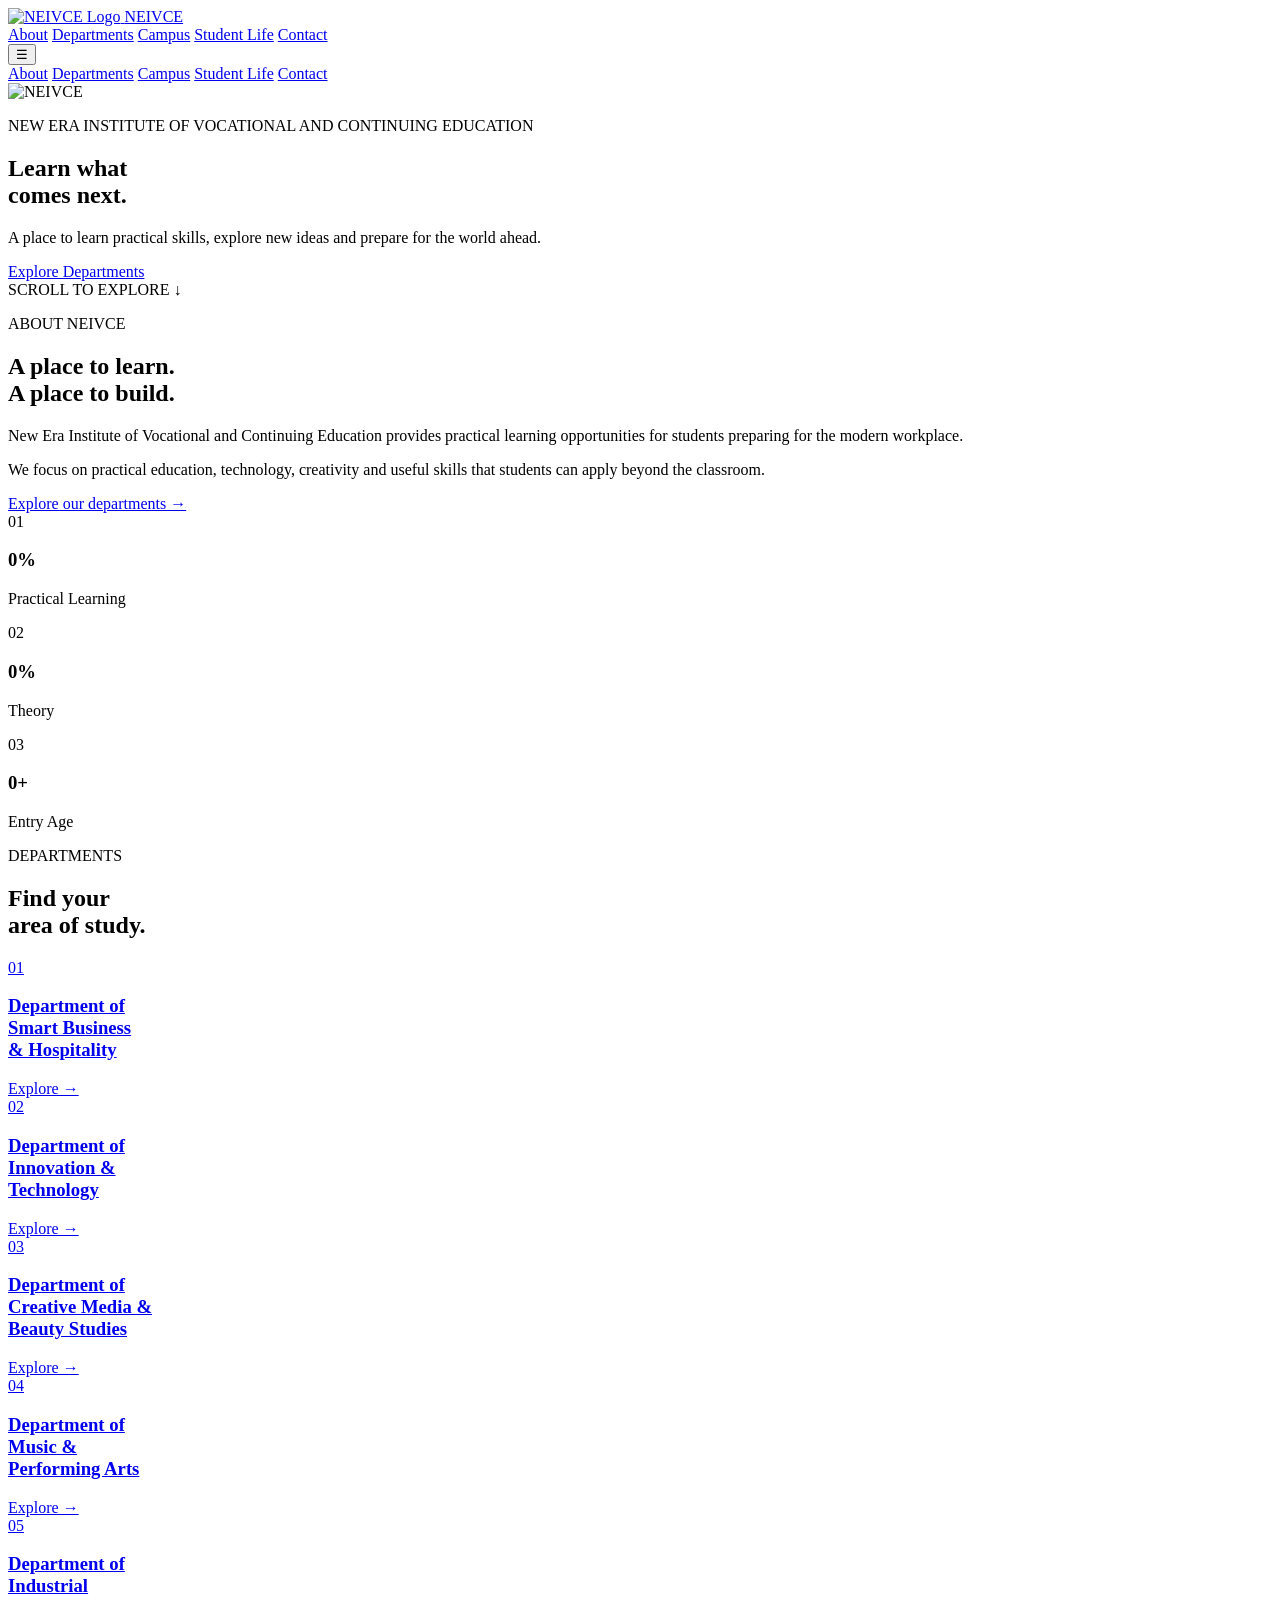
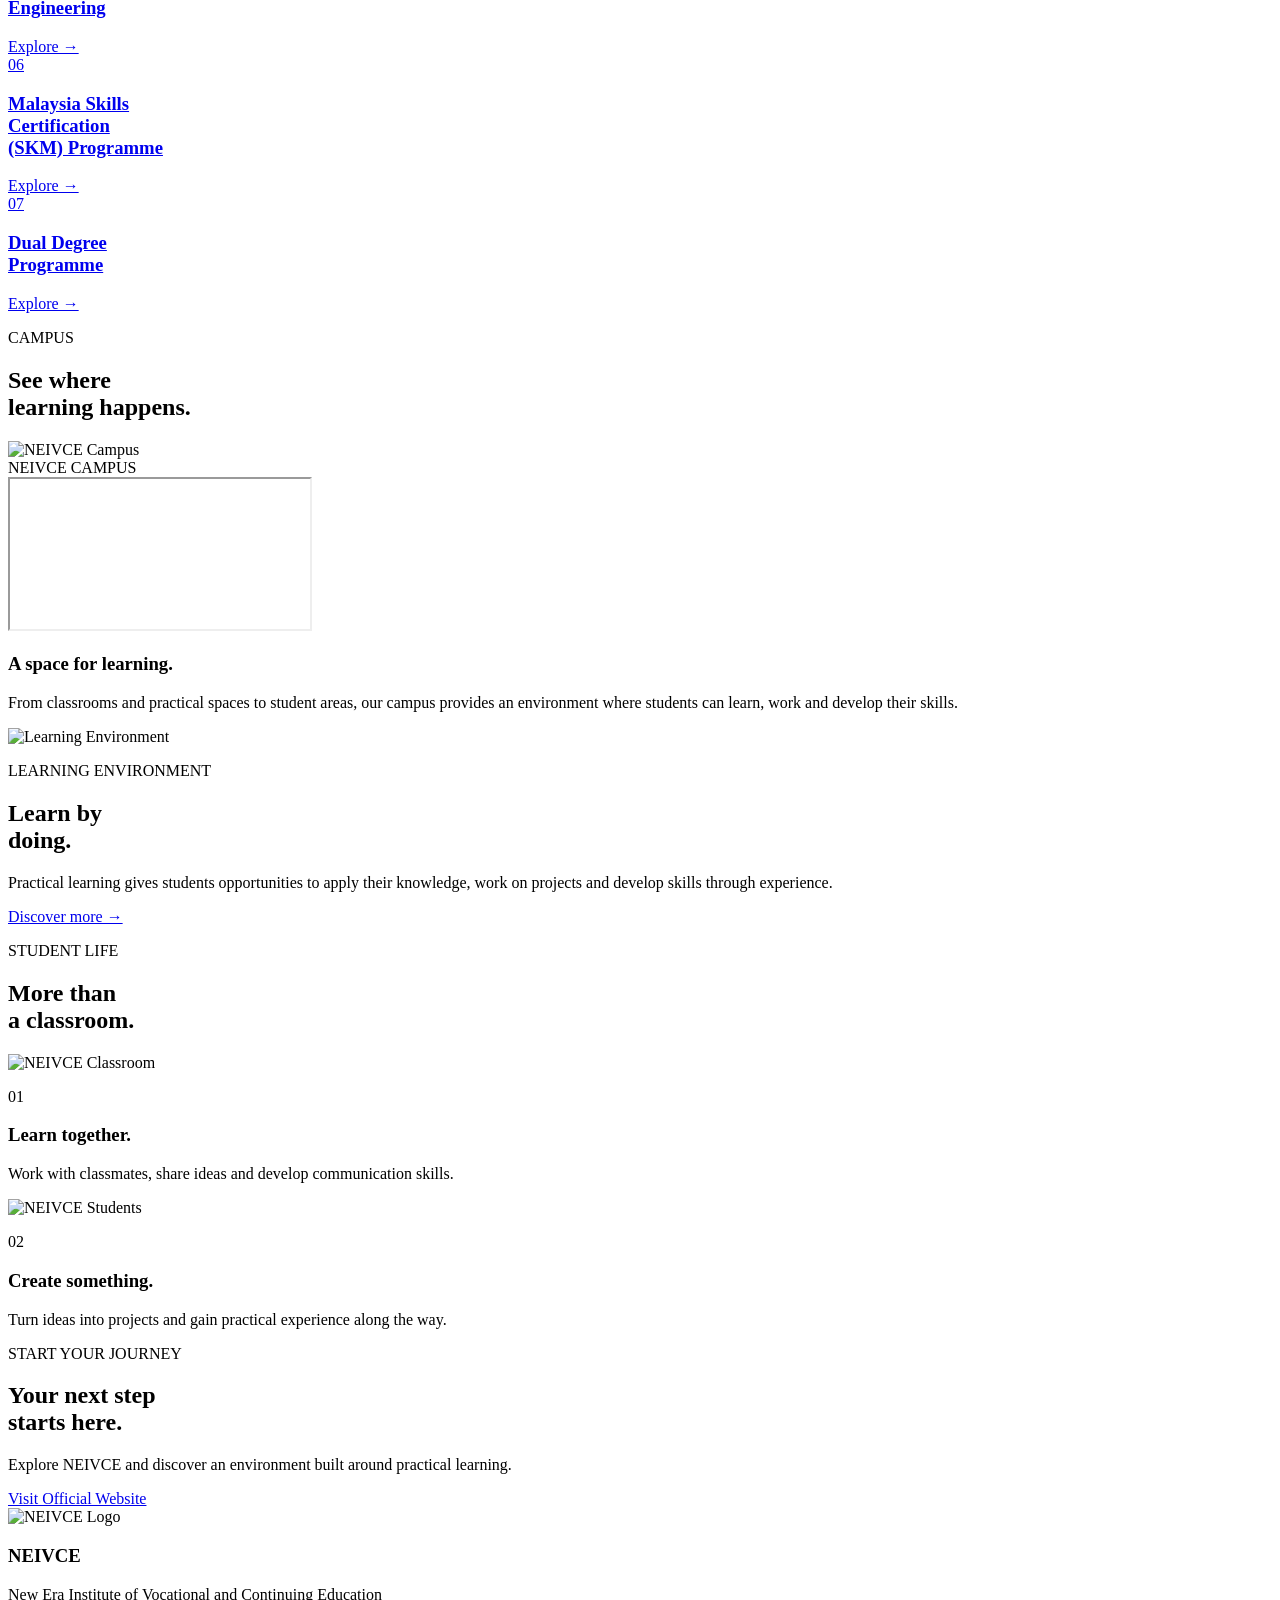
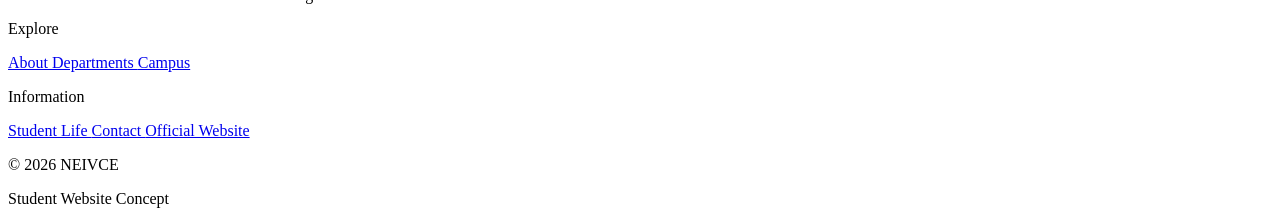
==== index.html @ 1efc1afb "Add files via upload" ====
<!DOCTYPE html>
<html lang="en">

<head>
    <meta charset="UTF-8">
    <meta name="viewport" content="width=device-width, initial-scale=1.0">

    <title>NEIVCE | New Era Institute</title>
    <link rel="icon" type="image/png" href="../asm 2 html Chia Jia Zheng/images/icon.png">
    <link rel="stylesheet" href="../asm 2 html Chia Jia Zheng/style/style.css">
</head>

<body>

    <header class="navbar">

        <div class="nav-container">

            <a href="index.html" class="logo">
                <img src="../asm 2 html Chia Jia Zheng/images/icon.png" alt="NEIVCE Logo">
                <span>NEIVCE</span>
            </a>


            <nav class="desktop-nav">

                <a href="#about">About</a>

                <a href="#departments">Departments</a>

                <a href="#campus">Campus</a>

                <a href="#student-life">Student Life</a>

                <a href="#contact">Contact</a>

            </nav>


            <button class="menu-button" id="menuButton">
                ☰
            </button>

        </div>

    </header>

    <div class="mobile-menu" id="mobileMenu">

        <a href="#about">About</a>

        <a href="#departments">Departments</a>

        <a href="#campus">Campus</a>

        <a href="#student-life">Student Life</a>

        <a href="#contact">Contact</a>

    </div>

    <main>

        <section class="hero" id="home">

            <div class="hero-content">

                <img
                    src="../asm 2 html Chia Jia Zheng/images/icon.png"
                    alt="NEIVCE"
                    class="hero-logo"
                >

                <p class="hero-label">
                    NEW ERA INSTITUTE OF VOCATIONAL
                    AND CONTINUING EDUCATION
                </p>

                <h1>
                    Learn what<br>
                    comes next.
                </h1>

                <p class="hero-description">
                    A place to learn practical skills,
                    explore new ideas and prepare for
                    the world ahead.
                </p>

                <a href="#departments" class="button">
                    Explore Departments
                </a>

            </div>


            <div class="scroll-text">
                SCROLL TO EXPLORE ↓
            </div>

        </section>

        <section class="about section" id="about">

            <div class="section-heading">

                <p class="section-label">
                    ABOUT NEIVCE
                </p>

                <h2>
                    A place to learn.<br>
                    A place to build.
                </h2>

            </div>


            <div class="about-grid">

                <div class="about-intro">

                    <p>
                        New Era Institute of Vocational and
                        Continuing Education provides practical
                        learning opportunities for students
                        preparing for the modern workplace.
                    </p>

                </div>


                <div class="about-description">

                    <p>
                        We focus on practical education,
                        technology, creativity and useful
                        skills that students can apply beyond
                        the classroom.
                    </p>

                    <a href="#departments" class="text-link">
                        Explore our departments →
                    </a>

                </div>
                                    
                    <div class="stats">

                        <div class="stat">

                            <span>01</span>

                            <h3 class="counter" data-target="80">0%</h3>

                            <p>
                                Practical Learning
                            </p>

                        </div>


                        <div class="stat">

                            <span>02</span>

                            <h3 class="counter" data-target="20">0%</h3>

                            <p>
                                Theory
                            </p>

                        </div>


                        <div class="stat">

                            <span>03</span>

                            <h3 class="counter" data-target="16">0+</h3>

                            <p>
                                Entry Age
                            </p>

                        </div>

                    </div>
                </div>
        </section>



        <!-- =========================
             DEPARTMENTS
        ========================== -->

        <section class="departments section" id="departments">

            <div class="section-heading">

                <p class="section-label">
                    DEPARTMENTS
                </p>

                <h2>
                    Find your<br>
                    area of study.
                </h2>

            </div>


            <div class="department-list">


                <!-- Department 01 -->

                <a
                    href="../asm 2 html Chia Jia Zheng/html - departments/smart-business.html"
                    class="department-card"
                >

                    <div class="department-number">
                        01
                    </div>

                    <div class="department-content">

                        <h3>
                            Department of<br>
                            Smart Business<br>
                            & Hospitality
                        </h3>

                        <span>
                            Explore →
                        </span>

                    </div>

                </a>



                <!-- Department 02 -->

                <a
                    href="html - departments/innovation-technology.html"
                    class="department-card"
                >

                    <div class="department-number">
                        02
                    </div>

                    <div class="department-content">

                        <h3>
                            Department of<br>
                            Innovation &<br>
                            Technology
                        </h3>

                        <span>
                            Explore →
                        </span>

                    </div>

                </a>



                <!-- Department 03 -->

                <a
                    href="html - departments/creative-media-beauty.html"
                    class="department-card"
                >

                    <div class="department-number">
                        03
                    </div>

                    <div class="department-content">

                        <h3>
                            Department of<br>
                            Creative Media &<br>
                            Beauty Studies
                        </h3>

                        <span>
                            Explore →
                        </span>

                    </div>

                </a>



                <!-- Department 04 -->

                <a
                    href="../asm 2 html Chia Jia Zheng/htlm - departments 2/music.html"
                    class="department-card"
                >

                    <div class="department-number">
                        04
                    </div>

                    <div class="department-content">

                        <h3>
                            Department of<br>
                            Music &<br>
                            Performing Arts
                        </h3>

                        <span>
                            Explore →
                        </span>

                    </div>

                </a>



                <!-- Department 05 -->

                <a
                    href="../asm 2 html Chia Jia Zheng/htlm - departments 2/industrial-engineering.html"
                    class="department-card"
                >

                    <div class="department-number">
                        05
                    </div>

                    <div class="department-content">

                        <h3>
                            Department of<br>
                            Industrial<br>
                            Engineering
                        </h3>

                        <span>
                            Explore →
                        </span>

                    </div>

                </a>



                <!-- Department 06 -->

                <a
                    href="../asm 2 html Chia Jia Zheng/htlm - departments 2/skm.html"
                    class="department-card"
                >

                    <div class="department-number">
                        06
                    </div>

                    <div class="department-content">

                        <h3>
                            Malaysia Skills<br>
                            Certification<br>
                            (SKM) Programme
                        </h3>

                        <span>
                            Explore →
                        </span>

                    </div>

                </a>



                <!-- Department 07 -->

                <a
                    href="../asm 2 html Chia Jia Zheng/dual-degree.html"
                    class="department-card"
                >

                    <div class="department-number">
                        07
                    </div>

                    <div class="department-content">

                        <h3>
                            Dual Degree<br>
                            Programme
                        </h3>

                        <span>
                            Explore →
                        </span>

                    </div>

                </a>


            </div>

        </section>



        <!-- =========================
             CAMPUS
        ========================== -->

        <section class="campus section" id="campus">

            <div class="section-heading">

                <p class="section-label">
                    CAMPUS
                </p>

                <h2>
                    See where<br>
                    learning happens.
                </h2>

            </div>


            <div class="campus-image">

                <img
                    src="../asm 2 html Chia Jia Zheng/images/neivce-01.jpeg"
                    alt="NEIVCE Campus"
                >

                <div class="image-caption">
                    NEIVCE CAMPUS
                </div>

            </div>
                <div class="campus-map">

        <iframe
            src="https://www.google.com/maps/embed?pb=!1m18!1m12!1m3!1d3984.4328670399254!2d101.78974727497048!3d2.9772894969988197!2m3!1f0!2f0!3f0!3m2!1i1024!2i768!4f13.1!3m3!1m2!1s0x31cdcb8b8d2adf13%3A0xc20c0ed01b1bf4a5!2sNew%20Era%20Institute%20of%20Vocational%20%26%20Continuing%20Education!5e0!3m2!1sen!2smy!4v1791439879493!5m2!1sen!2smy"
            loading="lazy"
            allowfullscreen
            referrerpolicy="no-referrer-when-downgrade">
        </iframe>

</div>

            <div class="campus-info">

                <div>

                    <h3>
                        A space for learning.
                    </h3>

                </div>


                <div>

                    <p>
                        From classrooms and practical spaces
                        to student areas, our campus provides
                        an environment where students can
                        learn, work and develop their skills.
                    </p>

                </div>

            </div>

        </section>



        <!-- =========================
             LEARNING ENVIRONMENT
        ========================== -->

        <section class="learning">

            <div class="learning-image">

                <img
                    src="../asm 2 html Chia Jia Zheng/images/neivce-01.jpeg"
                    alt="Learning Environment"
                >

            </div>


            <div class="learning-content">

                <p class="section-label">
                    LEARNING ENVIRONMENT
                </p>

                <h2>
                    Learn by<br>
                    doing.
                </h2>

                <p>
                    Practical learning gives students
                    opportunities to apply their knowledge,
                    work on projects and develop skills
                    through experience.
                </p>

                <a href="#departments" class="text-link">
                    Discover more →
                </a>

            </div>

        </section>



        <!-- =========================
             STUDENT LIFE
        ========================== -->

        <section class="student-life section" id="student-life">

            <div class="section-heading">

                <p class="section-label">
                    STUDENT LIFE
                </p>

                <h2>
                    More than<br>
                    a classroom.
                </h2>

            </div>


            <div class="student-grid">


                <article class="student-card">

                    <div class="student-image">

                        <img
                            src="../asm 2 html Chia Jia Zheng/images/neivce 3.jpg"
                            alt="NEIVCE Classroom"
                        >

                    </div>

                    <div class="student-card-content">

                        <p class="card-number">
                            01
                        </p>

                        <h3>
                            Learn together.
                        </h3>

                        <p>
                            Work with classmates,
                            share ideas and develop
                            communication skills.
                        </p>

                    </div>

                </article>



                <article class="student-card">

                    <div class="student-image">

                        <img
                            src="../asm 2 html Chia Jia Zheng/images/neivce 2.jpg"
                            alt="NEIVCE Students"
                        >

                    </div>

                    <div class="student-card-content">

                        <p class="card-number">
                            02
                        </p>

                        <h3>
                            Create something.
                        </h3>

                        <p>
                            Turn ideas into projects
                            and gain practical experience
                            along the way.
                        </p>

                    </div>

                </article>


            </div>

        </section>



        <!-- =========================
             CONTACT
        ========================== -->

        <section class="contact" id="contact">

            <div class="contact-content">

                <p class="section-label">
                    START YOUR JOURNEY
                </p>

                <h2>
                    Your next step<br>
                    starts here.
                </h2>

                <p>
                    Explore NEIVCE and discover
                    an environment built around
                    practical learning.
                </p>

                <a
                    href="https://www.neivce.edu.my/"
                    target="_blank"
                    class="button dark-button"
                >
                    Visit Official Website
                </a>

            </div>

        </section>

    </main>



    <!-- =========================
         FOOTER
    ========================== -->

    <footer>

        <div class="footer-main">

            <div class="footer-brand">

                <img
                    src="../asm 2 html Chia Jia Zheng/images/icon.png"
                    alt="NEIVCE Logo"
                >

                <h3>
                    NEIVCE
                </h3>

                <p>
                    New Era Institute of Vocational
                    and Continuing Education
                </p>

            </div>


            <div class="footer-links">

                <div>

                    <p class="footer-title">
                        Explore
                    </p>

                    <a href="#about">
                        About
                    </a>

                    <a href="#departments">
                        Departments
                    </a>

                    <a href="#campus">
                        Campus
                    </a>

                </div>


                <div>

                    <p class="footer-title">
                        Information
                    </p>

                    <a href="#student-life">
                        Student Life
                    </a>

                    <a href="#contact">
                        Contact
                    </a>

                    <a
                        href="https://www.neivce.edu.my/"
                        target="_blank"
                    >
                        Official Website
                    </a>

                </div>

            </div>

        </div>


        <div class="footer-bottom">

            <p>
                © 2026 NEIVCE
            </p>

            <p>
                Student Website Concept
            </p>

        </div>

    </footer>

    <script src="../asm 2 html Chia Jia Zheng/style/style.js"></script>

</body>

</html>
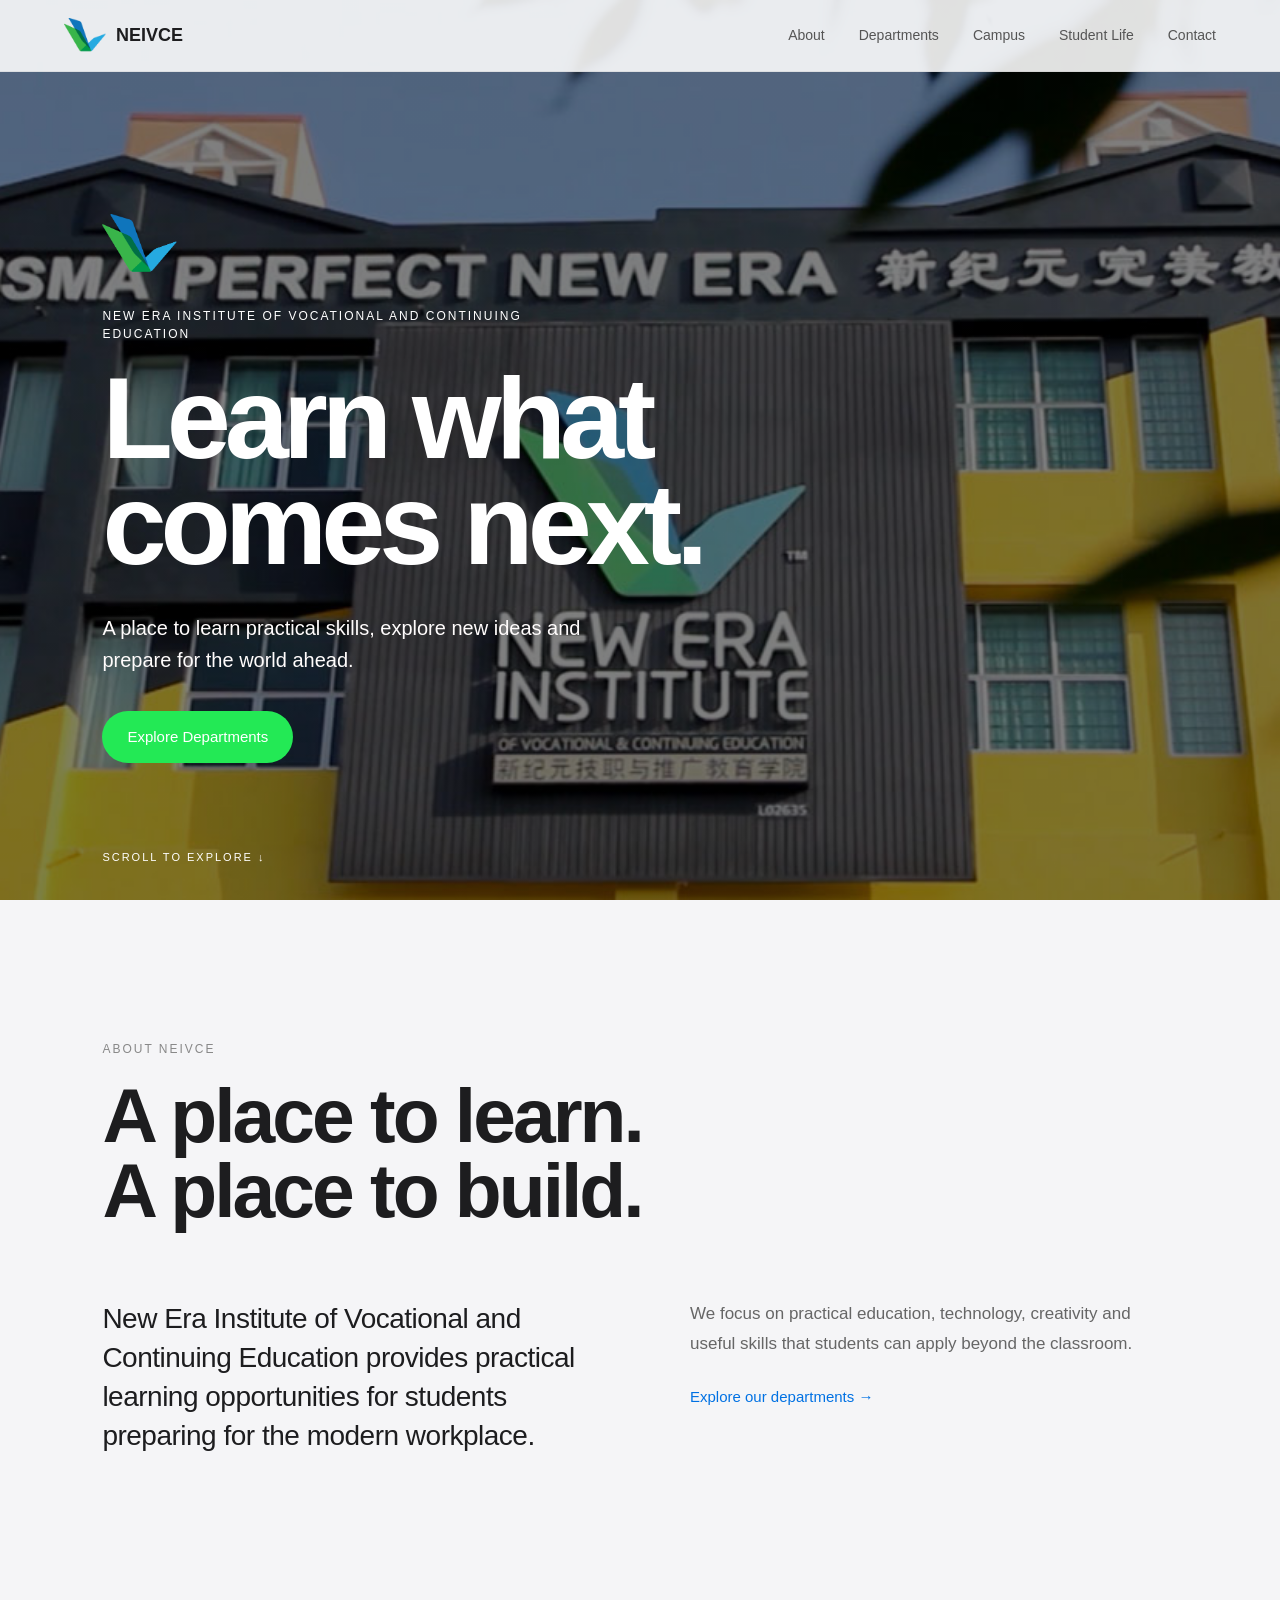
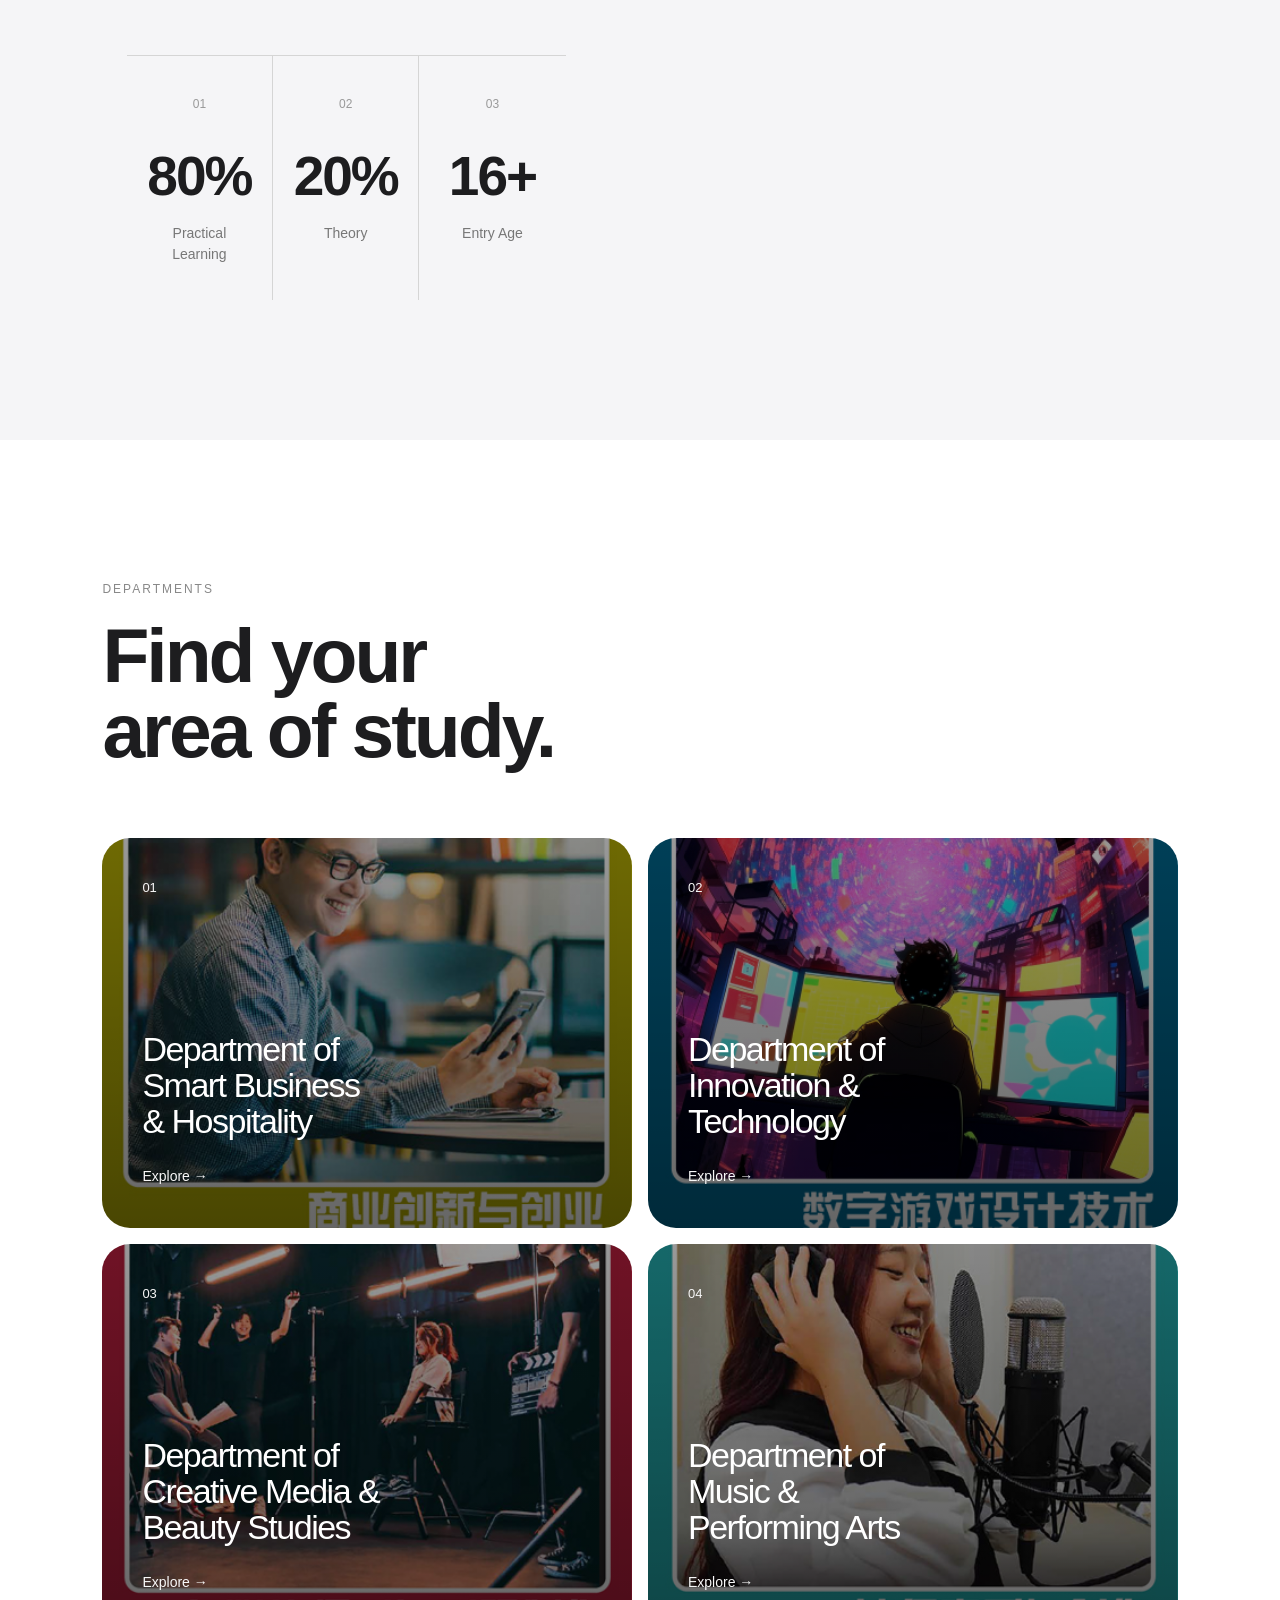
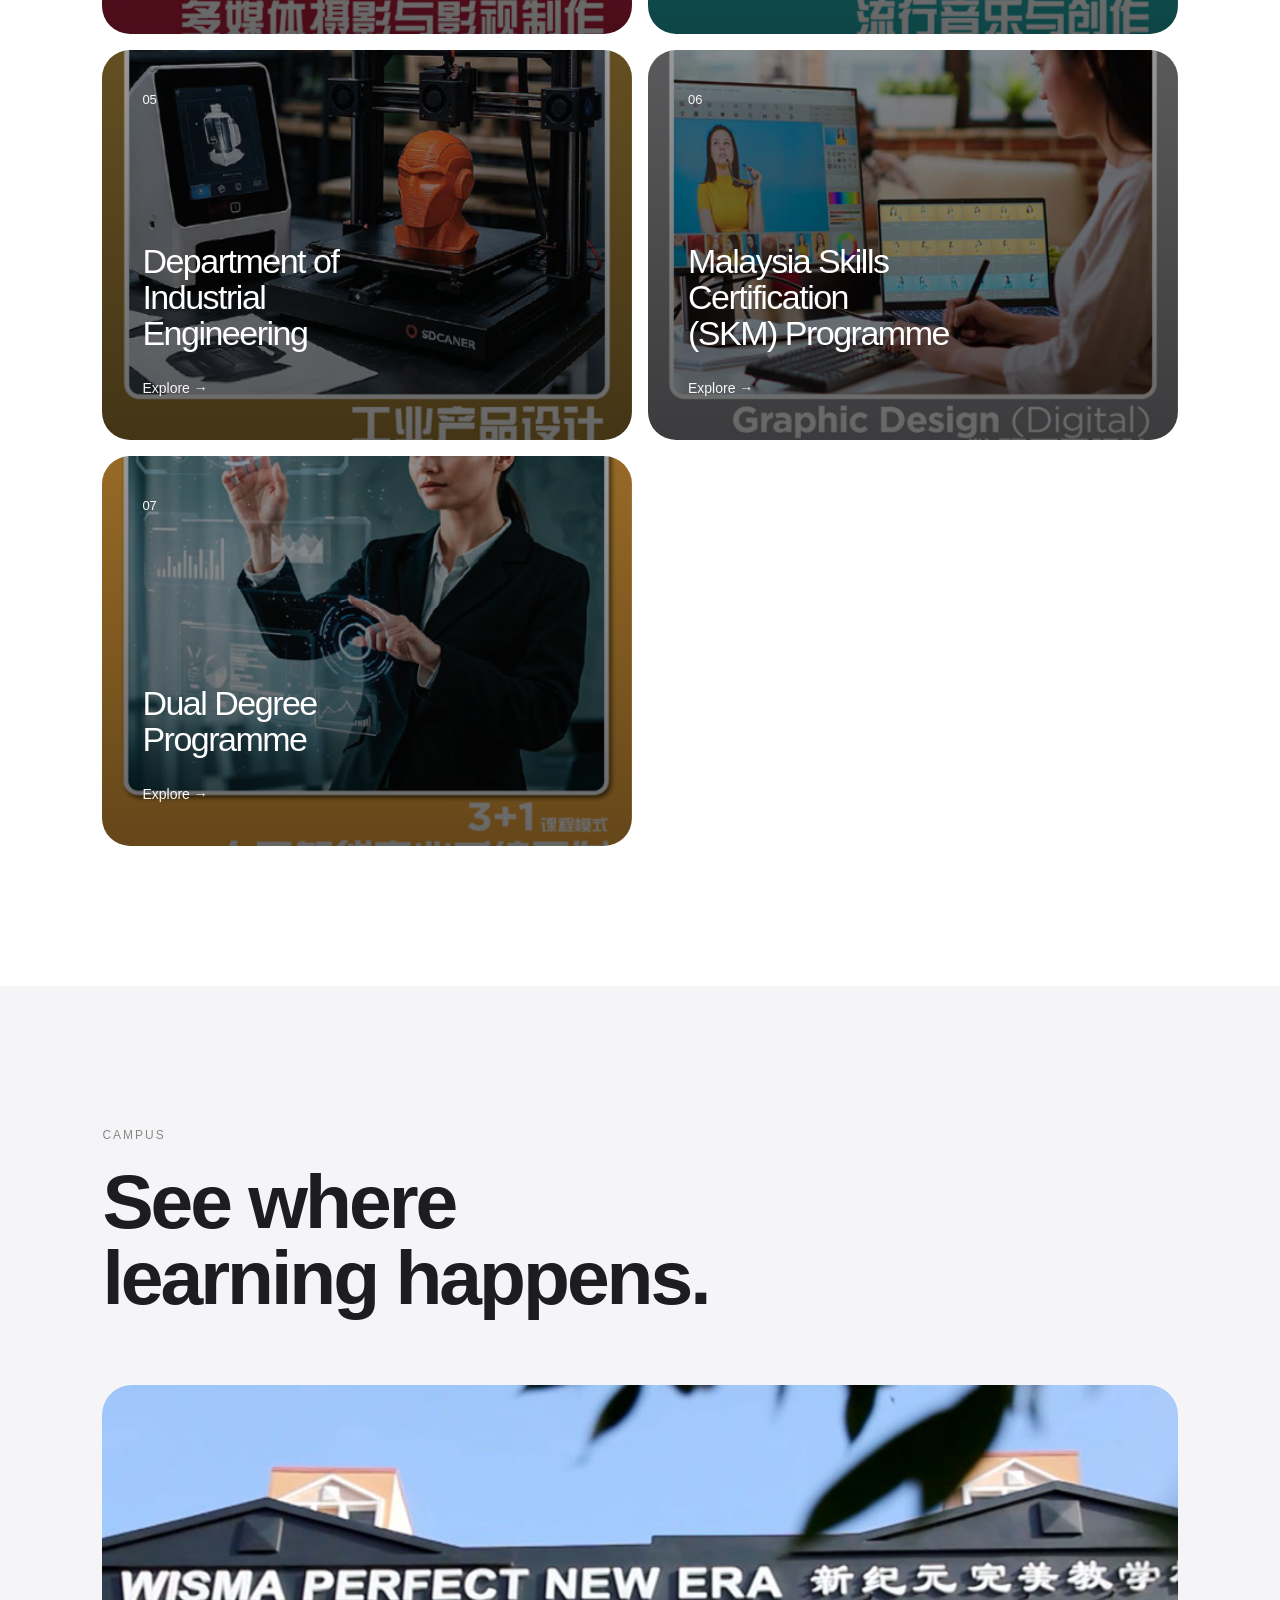
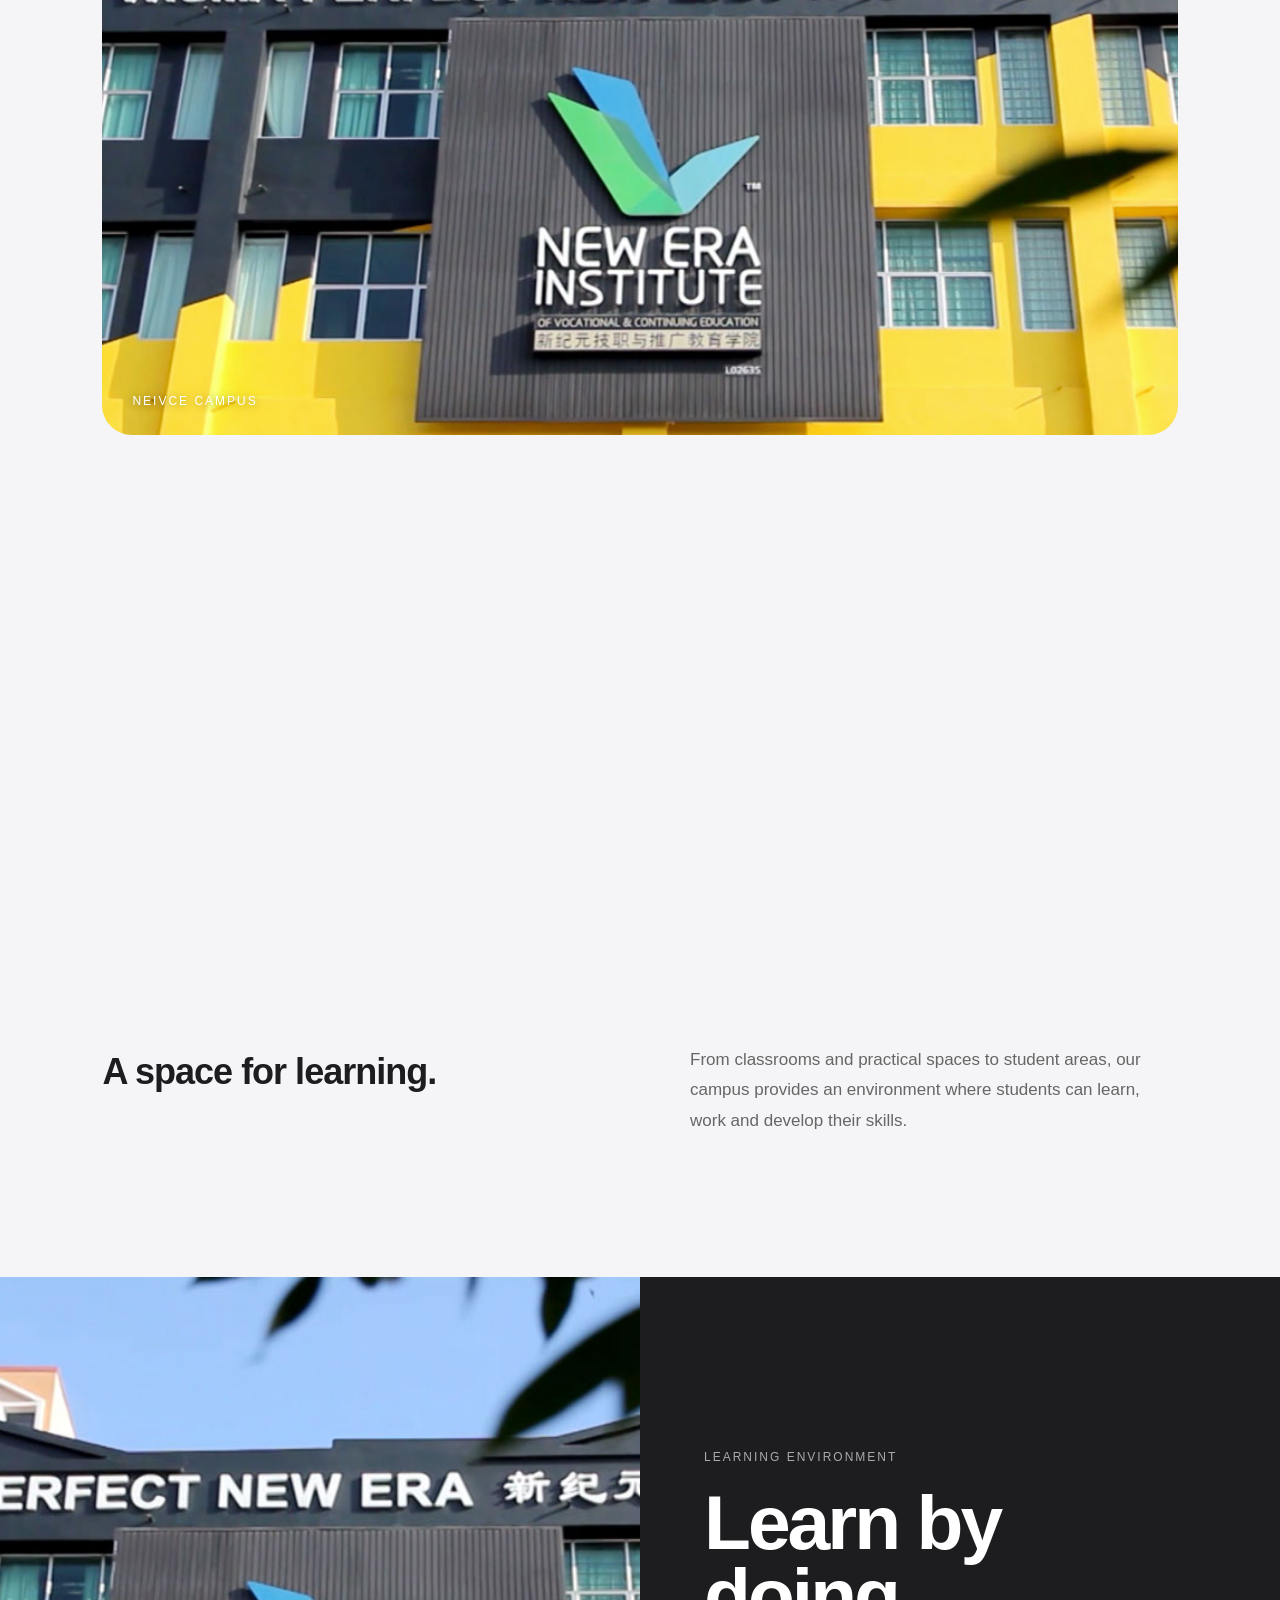
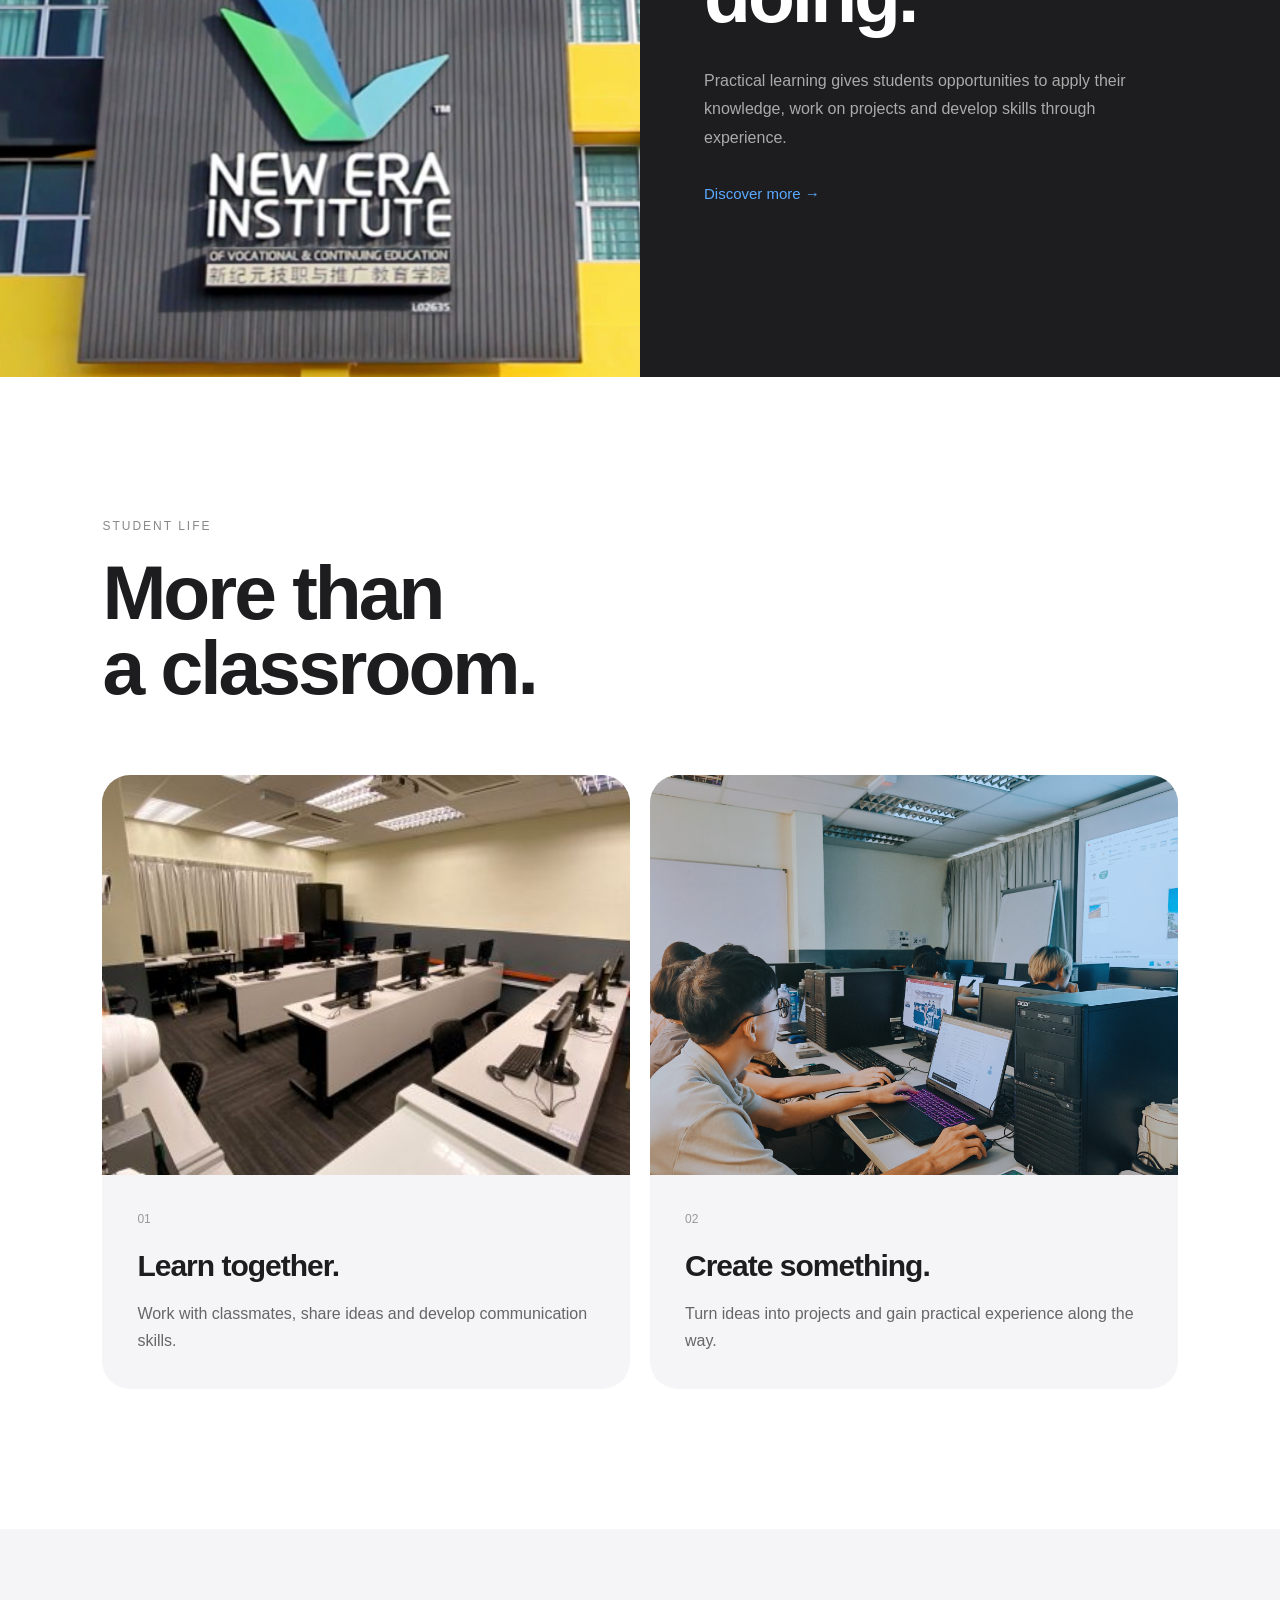
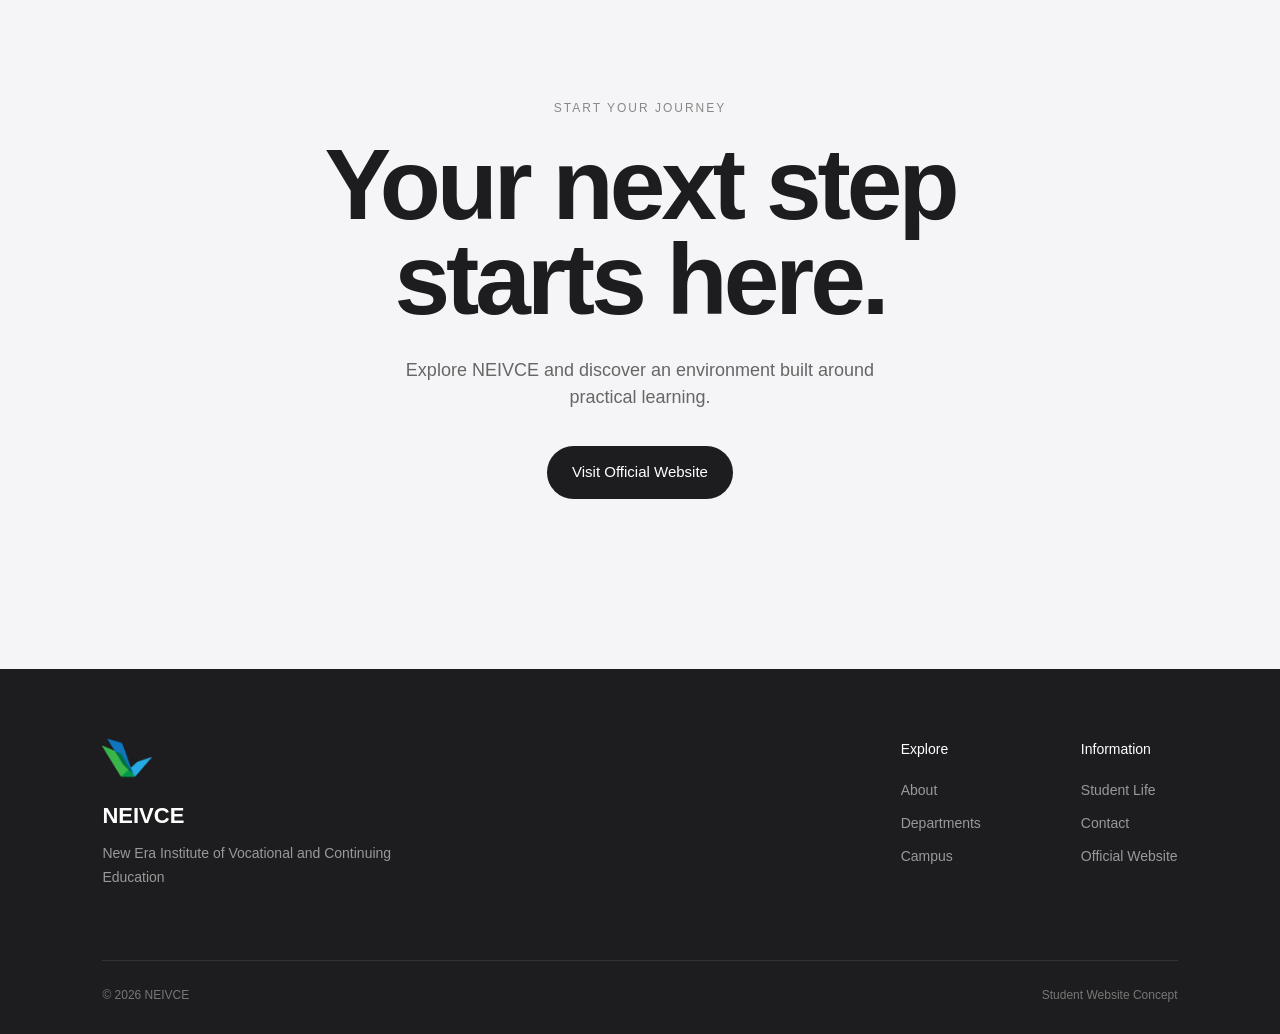
==== commit 7c482de2: "Update index.html" ====
--- a/index.html
+++ b/index.html
@@ -7,7 +7,7 @@
 
     <title>NEIVCE | New Era Institute</title>
     <link rel="icon" type="image/png" href="../asm 2 html Chia Jia Zheng/images/icon.png">
-    <link rel="stylesheet" href="../asm 2 html Chia Jia Zheng/style/style.css">
+    <link rel="stylesheet" href="../style/style.css">
 </head>
 
 <body>
@@ -17,7 +17,7 @@
         <div class="nav-container">
 
             <a href="index.html" class="logo">
-                <img src="../asm 2 html Chia Jia Zheng/images/icon.png" alt="NEIVCE Logo">
+                <img src="../images/icon.png" alt="NEIVCE Logo">
                 <span>NEIVCE</span>
             </a>
 
@@ -66,7 +66,7 @@
             <div class="hero-content">
 
                 <img
-                    src="../asm 2 html Chia Jia Zheng/images/icon.png"
+                    src="../images/icon.png"
                     alt="NEIVCE"
                     class="hero-logo"
                 >
@@ -217,7 +217,7 @@
                 <!-- Department 01 -->
 
                 <a
-                    href="../asm 2 html Chia Jia Zheng/html - departments/smart-business.html"
+                    href="../html - departments/smart-business.html"
                     class="department-card"
                 >
 
@@ -304,7 +304,7 @@
                 <!-- Department 04 -->
 
                 <a
-                    href="../asm 2 html Chia Jia Zheng/htlm - departments 2/music.html"
+                    href="../htlm - departments 2/music.html"
                     class="department-card"
                 >
 
@@ -333,7 +333,7 @@
                 <!-- Department 05 -->
 
                 <a
-                    href="../asm 2 html Chia Jia Zheng/htlm - departments 2/industrial-engineering.html"
+                    href="../htlm - departments 2/industrial-engineering.html"
                     class="department-card"
                 >
 
@@ -362,7 +362,7 @@
                 <!-- Department 06 -->
 
                 <a
-                    href="../asm 2 html Chia Jia Zheng/htlm - departments 2/skm.html"
+                    href="../htlm - departments 2/skm.html"
                     class="department-card"
                 >
 
@@ -391,7 +391,7 @@
                 <!-- Department 07 -->
 
                 <a
-                    href="../asm 2 html Chia Jia Zheng/dual-degree.html"
+                    href="../dual-degree.html"
                     class="department-card"
                 >
 
@@ -444,7 +444,7 @@
             <div class="campus-image">
 
                 <img
-                    src="../asm 2 html Chia Jia Zheng/images/neivce-01.jpeg"
+                    src="../images/neivce-01.jpeg"
                     alt="NEIVCE Campus"
                 >
 
@@ -501,7 +501,7 @@
             <div class="learning-image">
 
                 <img
-                    src="../asm 2 html Chia Jia Zheng/images/neivce-01.jpeg"
+                    src="../images/neivce-01.jpeg"
                     alt="Learning Environment"
                 >
 
@@ -564,7 +564,7 @@
                     <div class="student-image">
 
                         <img
-                            src="../asm 2 html Chia Jia Zheng/images/neivce 3.jpg"
+                            src="../images/neivce 3.jpg"
                             alt="NEIVCE Classroom"
                         >
 
@@ -597,7 +597,7 @@
                     <div class="student-image">
 
                         <img
-                            src="../asm 2 html Chia Jia Zheng/images/neivce 2.jpg"
+                            src="../images/neivce 2.jpg"
                             alt="NEIVCE Students"
                         >
 
@@ -680,7 +680,7 @@
             <div class="footer-brand">
 
                 <img
-                    src="../asm 2 html Chia Jia Zheng/images/icon.png"
+                    src="../images/icon.png"
                     alt="NEIVCE Logo"
                 >
 
@@ -761,8 +761,8 @@
 
     </footer>
 
-    <script src="../asm 2 html Chia Jia Zheng/style/style.js"></script>
+    <script src="../style/style.js"></script>
 
 </body>
 
-</html>+</html>
--- a/style/style.css
+++ b/style/style.css
@@ -0,0 +1,2354 @@
+* {
+    margin: 0;
+    padding: 0;
+    box-sizing: border-box;
+}
+
+html {
+    scroll-behavior: smooth;
+}
+
+body {
+    font-family: -apple-system, BlinkMacSystemFont, "Segoe UI",
+        Roboto, Helvetica, Arial, sans-serif;
+
+    color: #1d1d1f;
+    background: #ffffff;
+    line-height: 1.5;
+}
+
+a {
+    color: inherit;
+    text-decoration: none;
+}
+
+img {
+    display: block;
+    max-width: 100%;
+}
+
+.navbar {
+    position: fixed;
+    top: 0;
+    left: 0;
+
+    width: 100%;
+    height: 72px;
+
+    background: rgba(255, 255, 255, 0.88);
+
+    backdrop-filter: blur(20px);
+    -webkit-backdrop-filter: blur(20px);
+
+    border-bottom: 1px solid rgba(0, 0, 0, 0.06);
+
+    z-index: 1000;
+}
+
+.nav-container {
+    width: 90%;
+    max-width: 1300px;
+
+    height: 100%;
+    margin: auto;
+
+    display: flex;
+    align-items: center;
+    justify-content: space-between;
+}
+
+.logo {
+    display: flex;
+    align-items: center;
+    gap: 10px;
+
+    font-size: 18px;
+    font-weight: 600;
+}
+
+.logo img {
+    width: 42px;
+    height: 42px;
+
+    object-fit: contain;
+}
+
+
+.desktop-nav {
+    display: flex;
+    align-items: center;
+    gap: 34px;
+}
+
+.desktop-nav a {
+    font-size: 14px;
+    color: #555;
+
+    transition: color 0.25s ease;
+}
+
+.desktop-nav a:hover {
+    color: #0071e3;
+}
+
+
+/* Mobile button */
+
+.menu-button {
+    display: none;
+
+    border: none;
+    background: none;
+
+    font-size: 24px;
+    cursor: pointer;
+}
+
+
+/* =========================
+   MOBILE MENU
+========================= */
+
+.mobile-menu {
+    display: none;
+
+    position: fixed;
+
+    top: 72px;
+    left: 0;
+
+    width: 100%;
+
+    background: rgba(255, 255, 255, 0.97);
+
+    padding: 20px;
+
+    z-index: 999;
+
+    border-bottom: 1px solid #eee;
+}
+
+.mobile-menu.active {
+    display: flex;
+
+    flex-direction: column;
+}
+
+.mobile-menu a {
+    padding: 16px 10px;
+
+    font-size: 18px;
+
+    border-bottom: 1px solid #eee;
+}
+
+.hero {
+    min-height: 100vh;
+
+    padding: 150px 8% 80px;
+
+    display: flex;
+    align-items: center;
+
+    position: relative;
+
+    background:
+        linear-gradient(
+    rgba(0, 0, 0, 0.5),
+    rgba(0, 0, 0, 0.5)
+        ),
+        url("../images/neivce-01.jpeg");
+
+    background-size: cover;
+    background-position: center;
+}
+
+.hero-content {
+    max-width: 850px;
+}
+
+.hero-logo {
+    width: 75px;
+    height: 75px;
+
+    object-fit: contain;
+
+    margin-bottom: 25px;
+}
+
+.hero-label {
+    font-size: 12px;
+
+    letter-spacing: 2px;
+
+    color: #ffffff;
+
+    margin-bottom: 22px;
+
+    max-width: 500px;
+}
+
+.hero h1 {
+    font-size: clamp(64px, 9vw, 130px);
+
+    line-height: 0.92;
+
+    letter-spacing: -6px;
+
+    font-weight: 600;
+
+    margin-bottom: 35px;
+
+    color: white;
+}
+
+.hero-description {
+    max-width: 500px;
+
+    font-size: 20px;
+
+    line-height: 1.6;
+
+    color: #fffcfc;
+
+    margin-bottom: 35px;
+}
+
+
+/* Button */
+
+.button {
+    display: inline-block;
+
+    padding: 15px 25px;
+
+    background: #23e955;
+
+    color: white;
+
+    border-radius: 30px;
+
+    font-size: 15px;
+
+    transition: 0.3s ease;
+}
+
+.button:hover {
+    background: #005bb5;
+
+    transform: translateY(-2px);
+}
+
+.scroll-text {
+    position: absolute;
+
+    bottom: 35px;
+    left: 8%;
+
+    font-size: 11px;
+
+    letter-spacing: 2px;
+
+    color: #ffffff;
+}
+
+
+/* =========================
+   GENERAL SECTION
+========================= */
+
+.section {
+    padding: 140px 8%;
+}
+
+.section-heading {
+    max-width: 1200px;
+
+    margin: 0 auto 70px;
+}
+
+.section-label {
+    font-size: 12px;
+
+    letter-spacing: 2px;
+
+    color: #888;
+
+    margin-bottom: 20px;
+}
+
+.section-heading h2 {
+    font-size: clamp(45px, 6vw, 80px);
+
+    line-height: 0.98;
+
+    letter-spacing: -3px;
+
+    font-weight: 600;
+}
+
+
+/* =========================
+   ABOUT
+========================= */
+
+.about {
+    background: #f5f5f7;
+}
+
+.about-grid {
+    max-width: 1200px;
+
+    margin: auto;
+
+    display: grid;
+
+    grid-template-columns: 1fr 1fr;
+
+    gap: 100px;
+}
+
+.about-intro p {
+    font-size: 28px;
+
+    line-height: 1.4;
+
+    letter-spacing: -0.5px;
+}
+
+.about-description p {
+    color: #666;
+
+    font-size: 17px;
+
+    line-height: 1.8;
+
+    margin-bottom: 25px;
+}
+
+.text-link {
+    color: #0071e3;
+
+    font-size: 15px;
+}
+
+.text-link:hover {
+    text-decoration: underline;
+}
+
+
+/* Stats */
+
+.stats {
+    width: 90%;
+    max-width: 1300px;
+
+    margin: 100px auto 0;
+
+    display: grid;
+    grid-template-columns: repeat(3, 1fr);
+
+    border-top: 1px solid #d5d5d5;
+}
+
+.stat {
+    padding: 35px 20px;
+
+    border-right: 1px solid #d5d5d5;
+
+    text-align: center;
+}
+
+.stat:last-child {
+    border-right: none;
+}
+
+.stat span {
+    font-size: 12px;
+
+    color: #999;
+}
+
+.stat h3 {
+    font-size: 55px;
+
+    margin: 20px 0 5px;
+
+    letter-spacing: -2px;
+}
+
+.stat p {
+    color: #777;
+
+    font-size: 14px;
+}
+
+
+/* =========================
+   DEPARTMENTS
+========================= */
+
+.departments {
+    background: #ffffff;
+}
+
+.department-list {
+    max-width: 1200px;
+
+    margin: auto;
+
+    display: grid;
+
+    grid-template-columns: repeat(2, 1fr);
+
+    gap: 16px;
+}
+
+.department-card {
+    min-height: 390px;
+
+    padding: 40px;
+
+    background: #f5f5f7;
+
+    border-radius: 28px;
+
+    display: flex;
+
+    flex-direction: column;
+
+    transition:
+        transform 0.35s ease,
+        background 0.35s ease;
+}
+
+.department-card:hover {
+    transform: translateY(-7px);
+}
+
+/* =========================
+   DEPARTMENT BACKGROUNDS
+========================= */
+
+.department-card {
+    background-size: cover;
+    background-position: center;
+    color: white;
+}
+
+
+/* 01 */
+.department-card:nth-child(1) {
+    background-image:
+        linear-gradient(
+            rgba(0, 0, 0, 0.40),
+            rgba(0, 0, 0, 0.60)
+        ),
+        url("../departments/Department\ 1.jpg");
+}
+
+
+/* 02 */
+.department-card:nth-child(2) {
+    background-image:
+        linear-gradient(
+            rgba(0, 0, 0, 0.40),
+            rgba(0, 0, 0, 0.60)
+        ),
+        url("../departments/Department\ 2.jpg");
+}
+
+
+/* 03 */
+.department-card:nth-child(3) {
+    background-image:
+        linear-gradient(
+            rgba(0, 0, 0, 0.40),
+            rgba(0, 0, 0, 0.60)
+        ),
+        url("../departments/Department\ 3.jpg");
+}
+
+
+/* 04 */
+.department-card:nth-child(4) {
+    background-image:
+        linear-gradient(
+            rgba(0, 0, 0, 0.40),
+            rgba(0, 0, 0, 0.60)
+        ),
+        url("../departments/Department\ 4.jpg");
+}
+
+
+/* 05 */
+.department-card:nth-child(5) {
+    background-image:
+        linear-gradient(
+            rgba(0, 0, 0, 0.40),
+            rgba(0, 0, 0, 0.60)
+        ),
+        url("../departments/Department\ 5.jpg");
+}
+
+
+/* 06 */
+.department-card:nth-child(6) {
+    background-image:
+        linear-gradient(
+            rgba(0, 0, 0, 0.40),
+            rgba(0, 0, 0, 0.60)
+        ),
+        url("../departments/Department\ 6.jpg");
+}
+
+
+/* 07 */
+.department-card:nth-child(7) {
+    background-image:
+        linear-gradient(
+            rgba(0, 0, 0, 0.40),
+            rgba(0, 0, 0, 0.60)
+        ),
+        url("../departments/Department\ 7.jpg");
+}
+
+.department-number {
+    font-size: 13px;
+
+    color: #f8f8f8;
+}
+
+.department-content {
+    margin-top: auto;
+}
+
+.department-content h3 {
+    font-size: 34px;
+
+    line-height: 1.05;
+
+    letter-spacing: -1.5px;
+
+    font-weight: 500;
+
+    margin-bottom: 25px;
+}
+
+.department-content span {
+    font-size: 14px;
+
+    color: #f8f8f8;
+}
+
+
+/* =========================
+   CAMPUS
+========================= */
+
+.campus {
+    background: #f5f5f7;
+}
+
+.campus-image {
+    max-width: 1200px;
+
+    height: 650px;
+
+    margin: auto;
+
+    position: relative;
+
+    overflow: hidden;
+
+    border-radius: 30px;
+}
+
+.campus-image img {
+    width: 100%;
+    height: 100%;
+
+    object-fit: cover;
+
+    transition: transform 0.7s ease;
+}
+
+.campus-image:hover img {
+    transform: scale(1.03);
+}
+
+.image-caption {
+    position: absolute;
+
+    left: 30px;
+    bottom: 25px;
+
+    color: white;
+
+    font-size: 12px;
+
+    letter-spacing: 2px;
+
+    text-shadow: 0 1px 8px rgba(0, 0, 0, 0.4);
+}
+
+.campus-map {
+    max-width: 1200px;
+    height: 550px;
+
+    margin: auto;
+
+    overflow: hidden;
+
+    border-radius: 30px;
+}
+
+.campus-map iframe {
+    width: 100%;
+    height: 100%;
+
+    border: 0;
+}
+
+.campus-info {
+    max-width: 1200px;
+
+    margin: 60px auto 0;
+
+    display: grid;
+
+    grid-template-columns: 1fr 1fr;
+
+    gap: 100px;
+}
+
+.campus-info h3 {
+    font-size: 36px;
+
+    letter-spacing: -1px;
+}
+
+.campus-info p {
+    color: #666;
+
+    line-height: 1.8;
+
+    font-size: 17px;
+}
+
+
+/* =========================
+   LEARNING
+========================= */
+
+.learning {
+    min-height: 700px;
+
+    display: grid;
+
+    grid-template-columns: 1fr 1fr;
+}
+
+.learning-image {
+    min-height: 600px;
+}
+
+.learning-image img {
+    width: 100%;
+    height: 100%;
+
+    object-fit: cover;
+}
+
+.learning-content {
+    padding: 100px 10%;
+
+    display: flex;
+
+    flex-direction: column;
+
+    justify-content: center;
+
+    background: #1d1d1f;
+
+    color: white;
+}
+
+.learning-content .section-label {
+    color: #aaa;
+}
+
+.learning-content h2 {
+    font-size: clamp(50px, 6vw, 80px);
+
+    line-height: 0.95;
+
+    letter-spacing: -3px;
+
+    margin-bottom: 35px;
+}
+
+.learning-content > p:not(.section-label) {
+    max-width: 450px;
+
+    color: #aaa;
+
+    line-height: 1.8;
+
+    margin-bottom: 30px;
+}
+
+.learning-content .text-link {
+    color: #5aa9ff;
+}
+
+
+/* =========================
+   STUDENT LIFE
+========================= */
+
+.student-life {
+    background: #ffffff;
+}
+
+.student-grid {
+    max-width: 1200px;
+
+    margin: auto;
+
+    display: grid;
+
+    grid-template-columns: repeat(2, 1fr);
+
+    gap: 20px;
+}
+
+.student-card {
+    background: #f5f5f7;
+
+    border-radius: 28px;
+
+    overflow: hidden;
+}
+
+.student-image {
+    height: 400px;
+
+    overflow: hidden;
+}
+
+.student-image img {
+    width: 100%;
+    height: 100%;
+
+    object-fit: cover;
+
+    transition: transform 0.5s ease;
+}
+
+.student-card:hover img {
+    transform: scale(1.04);
+}
+
+.student-card-content {
+    padding: 35px;
+}
+
+.card-number {
+    font-size: 12px;
+
+    color: #999;
+
+    margin-bottom: 15px;
+}
+
+.student-card h3 {
+    font-size: 30px;
+
+    margin-bottom: 12px;
+
+    letter-spacing: -1px;
+}
+
+.student-card-content > p:last-child {
+    color: #666;
+
+    line-height: 1.7;
+}
+
+
+/* =========================
+   CONTACT
+========================= */
+
+.contact {
+    padding: 170px 8%;
+
+    background: #f5f5f7;
+
+    text-align: center;
+}
+
+.contact-content {
+    max-width: 900px;
+
+    margin: auto;
+}
+
+.contact h2 {
+    font-size: clamp(55px, 8vw, 100px);
+
+    line-height: 0.95;
+
+    letter-spacing: -4px;
+
+    margin-bottom: 30px;
+}
+
+.contact-content > p:not(.section-label) {
+    max-width: 500px;
+
+    margin: 0 auto 35px;
+
+    color: #666;
+
+    font-size: 18px;
+}
+
+.dark-button {
+    background: #1d1d1f;
+}
+
+.dark-button:hover {
+    background: #333;
+}
+
+
+/* =========================
+   FOOTER
+========================= */
+
+footer {
+    background: #1d1d1f;
+
+    color: white;
+
+    padding: 70px 8% 30px;
+}
+
+.footer-main {
+    max-width: 1200px;
+
+    margin: auto;
+
+    display: flex;
+
+    justify-content: space-between;
+
+    gap: 80px;
+
+    padding-bottom: 70px;
+}
+
+.footer-brand {
+    max-width: 350px;
+}
+
+.footer-brand img {
+    width: 50px;
+
+    margin-bottom: 20px;
+}
+
+.footer-brand h3 {
+    font-size: 22px;
+
+    margin-bottom: 10px;
+}
+
+.footer-brand p {
+    color: #999;
+
+    font-size: 14px;
+
+    line-height: 1.7;
+}
+
+.footer-links {
+    display: flex;
+
+    gap: 100px;
+}
+
+.footer-links > div {
+    display: flex;
+
+    flex-direction: column;
+
+    gap: 12px;
+}
+
+.footer-title {
+    color: white !important;
+
+    margin-bottom: 8px;
+
+    font-size: 14px;
+}
+
+.footer-links a {
+    color: #999;
+
+    font-size: 14px;
+
+    transition: color 0.2s ease;
+}
+
+.footer-links a:hover {
+    color: white;
+}
+
+.footer-bottom {
+    max-width: 1200px;
+
+    margin: auto;
+
+    padding-top: 25px;
+
+    border-top: 1px solid #333;
+
+    display: flex;
+
+    justify-content: space-between;
+
+    color: #777;
+
+    font-size: 12px;
+}
+
+
+/* =========================
+   RESPONSIVE
+========================= */
+
+@media (max-width: 900px) {
+
+    .desktop-nav {
+        display: none;
+    }
+
+    .menu-button {
+        display: block;
+    }
+
+    .hero {
+        padding-left: 7%;
+        padding-right: 7%;
+    }
+
+    .about-grid,
+    .campus-info {
+        grid-template-columns: 1fr;
+
+        gap: 40px;
+    }
+
+    .department-list {
+        grid-template-columns: 1fr;
+    }
+
+    .learning {
+        grid-template-columns: 1fr;
+    }
+
+    .learning-image {
+        min-height: 450px;
+    }
+
+    .student-grid {
+        grid-template-columns: 1fr;
+    }
+
+    .footer-main {
+        flex-direction: column;
+    }
+
+    .footer-links {
+        gap: 60px;
+    }
+}
+
+
+@media (max-width: 600px) {
+
+    .section {
+        padding: 90px 6%;
+    }
+
+    .hero {
+        min-height: 90vh;
+
+        padding: 130px 6% 70px;
+    }
+
+    .hero h1 {
+        font-size: 60px;
+
+        letter-spacing: -3px;
+    }
+
+    .hero-description {
+        font-size: 17px;
+    }
+
+    .section-heading {
+        margin-bottom: 45px;
+    }
+
+    .section-heading h2 {
+        font-size: 48px;
+
+        letter-spacing: -2px;
+    }
+
+    .about-intro p {
+        font-size: 23px;
+    }
+
+    .stats {
+        grid-template-columns: 1fr;
+    }
+
+    .stat {
+        border-right: none;
+
+        border-bottom: 1px solid #d5d5d5;
+    }
+
+    .stat:last-child {
+        border-bottom: none;
+    }
+
+    .department-card {
+        min-height: 320px;
+
+        padding: 30px;
+
+        border-radius: 22px;
+    }
+
+    .department-content h3 {
+        font-size: 29px;
+    }
+
+    .campus-image {
+        height: 420px;
+
+        border-radius: 22px;
+    }
+
+    .learning-content {
+        padding: 80px 7%;
+    }
+
+    .student-image {
+        height: 300px;
+    }
+
+    .contact {
+        padding: 110px 6%;
+    }
+
+    .contact h2 {
+        font-size: 55px;
+
+        letter-spacing: -3px;
+    }
+
+    .footer-links {
+        gap: 40px;
+    }
+
+    .footer-bottom {
+        flex-direction: column;
+
+        gap: 10px;
+    }
+}
+/* =========================================
+   SMART BUSINESS & HOSPITALITY
+   DEPARTMENT PAGE
+========================================= */
+
+
+/* =========================
+   DEPARTMENT NAVIGATION
+========================= */
+
+.department-nav {
+    position: fixed;
+
+    top: 0;
+    left: 0;
+
+    width: 100%;
+    height: 72px;
+
+    padding: 0 5%;
+
+    display: flex;
+    align-items: center;
+    justify-content: space-between;
+
+    background: rgba(255, 255, 255, 0.88);
+
+    backdrop-filter: blur(20px);
+    -webkit-backdrop-filter: blur(20px);
+
+    border-bottom: 1px solid rgba(0, 0, 0, 0.06);
+
+    z-index: 1000;
+}
+
+
+.department-logo {
+    display: flex;
+
+    align-items: center;
+    justify-content: center;
+
+    width: 45px;
+    height: 45px;
+}
+
+
+.department-logo img {
+    width: 42px;
+    height: 42px;
+
+    object-fit: contain;
+}
+
+
+.department-links {
+    display: flex;
+
+    align-items: center;
+
+    gap: 32px;
+}
+
+
+.department-links a {
+    font-size: 13px;
+
+    color: #555;
+
+    transition: color 0.25s ease;
+}
+
+
+.department-links a:hover {
+    color: #0071e3;
+}
+
+
+/* =========================
+   HERO
+========================= */
+
+.department-hero {
+
+    min-height: 100vh;
+
+    padding: 150px 8% 80px;
+
+    display: flex;
+
+    align-items: center;
+
+    position: relative;
+
+    background:
+        linear-gradient(
+            rgba(0, 0, 0, 0.48),
+            rgba(0, 0, 0, 0.48)
+        ),
+        url("../images/neivce\ 4.jpg");
+
+    background-size: cover;
+
+    background-position: center;
+
+    color: white;
+}
+
+
+.department-hero-content {
+    max-width: 900px;
+}
+
+
+.department-label {
+    font-size: 12px;
+
+    letter-spacing: 3px;
+
+    margin-bottom: 25px;
+
+    color: rgba(255, 255, 255, 0.75);
+}
+
+
+.department-hero h1 {
+
+    font-size: clamp(60px, 9vw, 125px);
+
+    line-height: 0.92;
+
+    letter-spacing: -6px;
+
+    font-weight: 600;
+
+    margin-bottom: 35px;
+}
+
+
+.department-hero-text {
+
+    max-width: 600px;
+
+    font-size: 19px;
+
+    line-height: 1.7;
+
+    color: rgba(255, 255, 255, 0.82);
+
+    margin-bottom: 40px;
+}
+
+
+.department-scroll {
+
+    display: inline-flex;
+
+    align-items: center;
+
+    gap: 14px;
+
+    font-size: 12px;
+
+    letter-spacing: 2px;
+
+    color: white;
+
+    transition: opacity 0.25s ease;
+}
+
+
+.department-scroll:hover {
+    opacity: 0.65;
+}
+
+
+.department-scroll span {
+    font-size: 18px;
+}
+
+
+/* =========================
+   SECTION HEADING
+========================= */
+
+.department-section-heading {
+
+    max-width: 1000px;
+
+    margin-bottom: 75px;
+}
+
+
+.department-small-title {
+
+    font-size: 12px;
+
+    letter-spacing: 3px;
+
+    color: #888;
+
+    margin-bottom: 20px;
+}
+
+
+.department-section-heading h2 {
+
+    font-size: clamp(48px, 7vw, 90px);
+
+    line-height: 0.95;
+
+    letter-spacing: -4px;
+
+    font-weight: 600;
+
+    margin-bottom: 30px;
+}
+
+
+.department-section-heading > p:last-child {
+
+    max-width: 600px;
+
+    color: #666;
+
+    font-size: 17px;
+
+    line-height: 1.7;
+}
+
+
+/* =========================
+   PROGRAMMES
+========================= */
+
+.department-programmes {
+
+    padding: 150px 8%;
+
+    background: #f5f5f7;
+}
+
+
+.programme-category {
+
+    max-width: 1300px;
+
+    margin: 0 auto 110px;
+}
+
+
+.programme-category:last-child {
+    margin-bottom: 0;
+}
+
+
+.programme-category > h3 {
+
+    font-size: 28px;
+
+    font-weight: 500;
+
+    letter-spacing: -0.8px;
+
+    margin-bottom: 30px;
+}
+
+
+.programme-grid {
+
+    display: grid;
+
+    grid-template-columns: repeat(2, 1fr);
+
+    gap: 18px;
+}
+
+
+/* =========================
+   PROGRAMME CARD
+========================= */
+
+.programme-card {
+
+    min-height: 390px;
+
+    background: white;
+
+    border-radius: 28px;
+
+    overflow: hidden;
+
+    display: flex;
+
+    flex-direction: column;
+
+    transition:
+        transform 0.35s ease,
+        box-shadow 0.35s ease;
+}
+
+
+.programme-card:hover {
+
+    transform: translateY(-7px);
+
+    box-shadow:
+        0 20px 50px
+        rgba(0, 0, 0, 0.08);
+}
+
+
+.programme-image {
+
+    height: 220px;
+
+    overflow: hidden;
+
+    background: #e9e9eb;
+}
+
+
+.programme-image img {
+
+    width: 100%;
+
+    height: 100%;
+
+    object-fit: cover;
+
+    transition: transform 0.5s ease;
+}
+
+
+.programme-card:hover .programme-image img {
+    transform: scale(1.04);
+}
+
+
+.programme-content {
+
+    padding: 28px 30px 30px;
+
+    display: flex;
+
+    flex-direction: column;
+
+    flex: 1;
+}
+
+
+.programme-code {
+
+    font-size: 11px;
+
+    letter-spacing: 2px;
+
+    color: #999;
+
+    margin-bottom: 12px;
+}
+
+
+.programme-content h4 {
+
+    font-size: 28px;
+
+    line-height: 1.08;
+
+    letter-spacing: -1px;
+
+    font-weight: 500;
+
+    margin-bottom: 25px;
+}
+
+
+.programme-content a {
+
+    margin-top: auto;
+
+    font-size: 12px;
+
+    letter-spacing: 1.5px;
+
+    color: #0071e3;
+
+    transition: opacity 0.25s ease;
+}
+
+
+.programme-content a:hover {
+    opacity: 0.6;
+}
+
+
+/* =========================
+   STUDENT REVIEWS
+========================= */
+
+.department-reviews {
+
+    padding: 150px 8%;
+
+    background: white;
+}
+
+
+.review-grid {
+
+    max-width: 1300px;
+
+    margin: auto;
+
+    display: grid;
+
+    grid-template-columns: repeat(3, 1fr);
+
+    gap: 20px;
+}
+
+
+.review-card {
+
+    min-height: 320px;
+
+    padding: 35px;
+
+    border-radius: 28px;
+
+    background: #f5f5f7;
+
+    display: flex;
+
+    flex-direction: column;
+}
+
+
+.review-stars {
+
+    font-size: 15px;
+
+    letter-spacing: 3px;
+
+    margin-bottom: 35px;
+}
+
+
+.review-card p {
+
+    font-size: 20px;
+
+    line-height: 1.6;
+
+    letter-spacing: -0.3px;
+
+    margin-bottom: 30px;
+}
+
+
+.review-card span {
+
+    margin-top: auto;
+
+    font-size: 13px;
+
+    color: #888;
+}
+
+
+/* =========================
+   CONTACT
+========================= */
+
+.department-contact {
+
+    padding: 160px 8%;
+
+    background: #f5f5f7;
+
+    text-align: center;
+}
+
+
+.department-contact .contact-content {
+
+    max-width: 900px;
+
+    margin: auto;
+}
+
+
+.department-contact h2 {
+
+    font-size: clamp(55px, 8vw, 100px);
+
+    line-height: 0.95;
+
+    letter-spacing: -5px;
+
+    font-weight: 600;
+
+    margin-bottom: 30px;
+}
+
+
+.department-contact .contact-content > p:not(.department-small-title) {
+
+    max-width: 500px;
+
+    margin: 0 auto 45px;
+
+    color: #666;
+
+    font-size: 18px;
+
+    line-height: 1.7;
+}
+
+
+.contact-details {
+
+    display: flex;
+
+    justify-content: center;
+
+    gap: 15px;
+
+    flex-wrap: wrap;
+}
+
+
+.contact-details a {
+
+    padding: 15px 25px;
+
+    border-radius: 30px;
+
+    background: #1d1d1f;
+
+    color: white;
+
+    font-size: 14px;
+
+    transition:
+        transform 0.25s ease,
+        background 0.25s ease;
+}
+
+
+.contact-details a:hover {
+
+    transform: translateY(-3px);
+
+    background: #333;
+}
+
+
+/* =========================
+   DEPARTMENT FOOTER
+========================= */
+
+.department-footer {
+
+    padding: 55px 8% 30px;
+
+    background: #1d1d1f;
+
+    color: white;
+
+    text-align: center;
+}
+
+
+.department-footer img {
+
+    width: 50px;
+
+    height: 50px;
+
+    object-fit: contain;
+
+    margin: 0 auto 20px;
+}
+
+
+.department-footer p {
+
+    color: #888;
+
+    font-size: 12px;
+}
+
+
+/* =========================
+   RESPONSIVE
+========================= */
+
+@media (max-width: 900px) {
+
+    .department-links {
+        gap: 20px;
+    }
+
+
+    .department-links a {
+        font-size: 12px;
+    }
+
+
+    .programme-grid {
+        grid-template-columns: 1fr;
+    }
+
+
+    .review-grid {
+        grid-template-columns: 1fr;
+    }
+
+
+    .department-programmes,
+    .department-reviews {
+        padding: 110px 6%;
+    }
+
+
+    .department-contact {
+        padding: 120px 6%;
+    }
+
+}
+
+
+@media (max-width: 600px) {
+
+    .department-nav {
+        padding: 0 6%;
+    }
+
+
+    .department-links {
+        gap: 12px;
+    }
+
+
+    .department-links a {
+        font-size: 10px;
+
+        letter-spacing: 0;
+    }
+
+
+    .department-hero {
+
+        min-height: 90vh;
+
+        padding: 130px 6% 70px;
+    }
+
+
+    .department-hero h1 {
+
+        font-size: 56px;
+
+        letter-spacing: -3px;
+    }
+
+
+    .department-hero-text {
+
+        font-size: 17px;
+    }
+
+
+    .department-section-heading h2 {
+
+        font-size: 50px;
+
+        letter-spacing: -2px;
+    }
+
+
+    .programme-category > h3 {
+
+        font-size: 23px;
+    }
+
+
+    .programme-card {
+
+        border-radius: 22px;
+
+        min-height: 350px;
+    }
+
+
+    .programme-image {
+
+        height: 190px;
+    }
+
+
+    .programme-content h4 {
+
+        font-size: 25px;
+    }
+
+
+    .review-card {
+
+        min-height: 280px;
+
+        border-radius: 22px;
+    }
+
+
+    .review-card p {
+
+        font-size: 18px;
+    }
+
+
+    .department-contact h2 {
+
+        font-size: 55px;
+
+        letter-spacing: -3px;
+    }
+
+
+    .contact-details {
+
+        flex-direction: column;
+
+        align-items: center;
+    }
+
+
+    .contact-details a {
+
+        width: 100%;
+
+        max-width: 300px;
+    }
+
+}
+/* =========================================
+   INNOVATION & TECHNOLOGY HERO
+========================================= */
+
+.innovation-hero {
+    background:
+        linear-gradient(
+            180deg,
+            rgba(0, 0, 0, 0.18),
+            rgba(0, 0, 0, 0.45)
+        ),
+        url("../images/neivce\ 5.jpg")
+        center / cover no-repeat;
+}
+
+.innovation-hero .department-hero-content {
+    max-width: 850px;
+}
+
+.innovation-hero h1 {
+    letter-spacing: -0.055em;
+}
+/* =========================================
+   CREATIVE MEDIA & BEAUTY HERO
+========================================= */
+
+.creative-hero {
+    background:
+        linear-gradient(
+            180deg,
+            rgba(0, 0, 0, 0.12),
+            rgba(0, 0, 0, 0.48)
+        ),
+        url("../images/neivce\ 6.jpg")
+        center / cover no-repeat;
+}
+
+.creative-hero .department-hero-content {
+    max-width: 900px;
+}
+
+.creative-hero h1 {
+    letter-spacing: -0.055em;
+}
+/* =========================================
+   MUSIC & PERFORMING ARTS
+========================================= */
+
+.music-nav {
+    position: fixed;
+    top: 0;
+    left: 0;
+    width: 100%;
+    height: 72px;
+
+    display: flex;
+    align-items: center;
+    justify-content: space-between;
+
+    padding: 0 48px;
+
+    background: rgba(255, 255, 255, 0.72);
+    backdrop-filter: blur(20px);
+    -webkit-backdrop-filter: blur(20px);
+
+    border-bottom: 1px solid rgba(0, 0, 0, 0.08);
+
+    z-index: 1000;
+}
+
+.music-logo img {
+    width: 42px;
+    height: 42px;
+    object-fit: contain;
+}
+
+.music-links {
+    display: flex;
+    gap: 34px;
+}
+
+.music-links a {
+    font-size: 12px;
+    font-weight: 600;
+    letter-spacing: 0.08em;
+    color: #1d1d1f;
+    transition: opacity 0.25s ease;
+}
+
+.music-links a:hover {
+    opacity: 0.45;
+}
+
+
+/* HERO */
+
+.music-hero {
+    position: relative;
+
+    min-height: 100vh;
+
+    display: flex;
+    align-items: center;
+
+    background:
+        linear-gradient(
+            180deg,
+            rgba(0, 0, 0, 0.12),
+            rgba(0, 0, 0, 0.68)
+        ),
+        url("../images/muzicx.png")
+        center / cover no-repeat;
+
+    color: #fff;
+}
+
+.music-hero-overlay {
+    position: absolute;
+    inset: 0;
+
+    background:
+        radial-gradient(
+            circle at 75% 35%,
+            rgba(255, 255, 255, 0.16),
+            transparent 35%
+        );
+}
+
+.music-hero-content {
+    position: relative;
+    z-index: 2;
+
+    max-width: 900px;
+    padding: 140px 8vw 80px;
+}
+
+.music-label,
+.music-small-title {
+    font-size: 12px;
+    font-weight: 700;
+    letter-spacing: 0.15em;
+    text-transform: uppercase;
+}
+
+.music-hero h1 {
+    margin-top: 24px;
+
+    font-size: clamp(64px, 9vw, 150px);
+    line-height: 0.9;
+    letter-spacing: -0.065em;
+    font-weight: 700;
+}
+
+.music-hero h1 span {
+    display: block;
+    font-weight: 300;
+    opacity: 0.9;
+}
+
+.music-hero-text {
+    max-width: 570px;
+    margin-top: 40px;
+
+    font-size: 20px;
+    line-height: 1.6;
+
+    color: rgba(255, 255, 255, 0.82);
+}
+
+.music-explore {
+    display: inline-flex;
+    align-items: center;
+    gap: 16px;
+
+    margin-top: 48px;
+
+    font-size: 12px;
+    font-weight: 700;
+    letter-spacing: 0.12em;
+
+    color: #fff;
+}
+
+.music-explore span {
+    font-size: 20px;
+}
+
+
+/* VIDEO */
+
+.music-video-section {
+    padding: 150px 8vw;
+    background: #f5f5f7;
+}
+
+.music-video-heading {
+    max-width: 1000px;
+    margin: 0 auto 70px;
+}
+
+.music-small-title {
+    color: #6e6e73;
+}
+
+.music-video-heading h2 {
+    margin-top: 18px;
+
+    font-size: clamp(48px, 7vw, 100px);
+    line-height: 0.95;
+    letter-spacing: -0.055em;
+}
+
+.music-video-wrapper {
+    max-width: 1200px;
+    margin: auto;
+
+    overflow: hidden;
+
+    border-radius: 28px;
+
+    background: #000;
+
+    box-shadow:
+        0 30px 80px rgba(0, 0, 0, 0.16);
+}
+
+.music-video-wrapper iframe {
+    display: block;
+
+    width: 100%;
+    aspect-ratio: 16 / 9;
+
+    border: none;
+}
+
+
+/* PROGRAMME */
+
+.music-programme {
+    padding: 160px 8vw;
+
+    background: #fff;
+}
+
+.music-programme-inner {
+    max-width: 1200px;
+    margin: auto;
+
+    display: grid;
+    grid-template-columns: 1.2fr 0.8fr;
+    gap: 100px;
+
+    align-items: center;
+}
+
+.music-programme-text h2 {
+    margin-top: 20px;
+
+    font-size: clamp(50px, 6vw, 90px);
+    line-height: 0.95;
+    letter-spacing: -0.06em;
+}
+
+.music-code {
+    display: inline-block;
+
+    margin-top: 30px;
+    padding: 8px 14px;
+
+    border-radius: 100px;
+
+    background: #f5f5f7;
+
+    font-size: 12px;
+    font-weight: 700;
+    letter-spacing: 0.08em;
+}
+
+.music-programme-description {
+    color: #6e6e73;
+    font-size: 18px;
+    line-height: 1.7;
+}
+
+.music-programme-description p + p {
+    margin-top: 24px;
+}
+
+.music-programme-link {
+    display: inline-block;
+
+    margin-top: 35px;
+
+    color: #1d1d1f;
+
+    font-size: 13px;
+    font-weight: 700;
+    letter-spacing: 0.08em;
+}
+
+
+/* CONTACT */
+
+.music-contact {
+    padding: 180px 8vw;
+
+    background: #000;
+    color: #fff;
+
+    text-align: center;
+}
+
+.music-contact-content {
+    max-width: 850px;
+    margin: auto;
+}
+
+.music-contact .music-small-title {
+    color: rgba(255, 255, 255, 0.5);
+}
+
+.music-contact h2 {
+    margin-top: 25px;
+
+    font-size: clamp(55px, 8vw, 110px);
+    line-height: 0.9;
+    letter-spacing: -0.065em;
+}
+
+.music-contact-content > p:not(.music-small-title) {
+    max-width: 550px;
+    margin: 40px auto 0;
+
+    color: rgba(255, 255, 255, 0.6);
+
+    font-size: 18px;
+}
+
+.music-contact-details {
+    display: flex;
+    justify-content: center;
+    gap: 20px;
+
+    margin-top: 45px;
+}
+
+.music-contact-details a {
+    padding: 14px 24px;
+
+    border: 1px solid rgba(255, 255, 255, 0.25);
+    border-radius: 100px;
+
+    color: #fff;
+
+    font-size: 14px;
+
+    transition:
+        background 0.25s ease,
+        color 0.25s ease;
+}
+
+.music-contact-details a:hover {
+    background: #fff;
+    color: #000;
+}
+
+
+/* FOOTER */
+
+.music-footer {
+    padding: 35px 8vw;
+
+    display: flex;
+    align-items: center;
+    justify-content: space-between;
+
+    background: #000;
+
+    border-top: 1px solid rgba(255, 255, 255, 0.1);
+
+    color: rgba(255, 255, 255, 0.45);
+}
+
+.music-footer img {
+    width: 36px;
+    height: 36px;
+    object-fit: contain;
+}
+
+.music-footer p {
+    font-size: 12px;
+}
+
+
+/* MOBILE */
+
+@media (max-width: 700px) {
+
+    .music-nav {
+        padding: 0 22px;
+    }
+
+    .music-links {
+        gap: 15px;
+    }
+
+    .music-links a {
+        font-size: 9px;
+    }
+
+    .music-hero-content {
+        padding: 130px 25px 70px;
+    }
+
+    .music-hero h1 {
+        font-size: 64px;
+    }
+
+    .music-hero-text {
+        font-size: 16px;
+    }
+
+    .music-video-section,
+    .music-programme,
+    .music-contact {
+        padding: 100px 25px;
+    }
+
+    .music-programme-inner {
+        grid-template-columns: 1fr;
+        gap: 55px;
+    }
+
+    .music-programme-text h2 {
+        font-size: 55px;
+    }
+
+    .music-contact h2 {
+        font-size: 60px;
+    }
+
+    .music-contact-details {
+        flex-direction: column;
+        align-items: center;
+    }
+
+    .music-footer {
+        flex-direction: column;
+        gap: 20px;
+        text-align: center;
+    }
+
+}
+/* =========================
+   INDUSTRIAL ENGINEERING
+========================= */
+
+.engineering-hero {
+    background:
+        linear-gradient(
+            180deg,
+            rgba(0, 0, 0, 0.10),
+            rgba(0, 0, 0, 0.42)
+        ),
+        url("../images/neivce\ 7.jpg")
+        center / cover no-repeat;
+}
+
+.engineering-hero .department-hero-content {
+    max-width: 850px;
+}
+
+.engineering-hero h1 {
+    letter-spacing: -0.055em;
+}
+/* =========================
+   SKM HERO
+========================= */
+
+.skm-hero {
+    background:
+        linear-gradient(
+            180deg,
+            rgba(0, 0, 0, 0.10),
+            rgba(0, 0, 0, 0.45)
+        ),
+        url("../images/neivce\ 8.jpg")
+        center / cover no-repeat;
+}
+
+.skm-hero .department-hero-content {
+    max-width: 850px;
+}
+
+.skm-hero h1 {
+    letter-spacing: -0.055em;
+}
+/* =========================
+   DUAL DEGREE HERO
+========================= */
+
+.dual-degree-hero {
+    background:
+        linear-gradient(
+            180deg,
+            rgba(0, 0, 0, 0.10),
+            rgba(0, 0, 0, 0.45)
+        ),
+        url("../images/neivce\ 9.jpg")
+        center / cover no-repeat;
+}
+
+.dual-degree-hero .department-hero-content {
+    max-width: 850px;
+}
+
+.dual-degree-hero h1 {
+    letter-spacing: -0.055em;
+}
+/* =========================
+   PAGE TRANSITION
+========================= */
+
+body {
+    opacity: 1;
+    transition: opacity 0.5s ease;
+}
+
+body.page-exit {
+    opacity: 0;
+}
